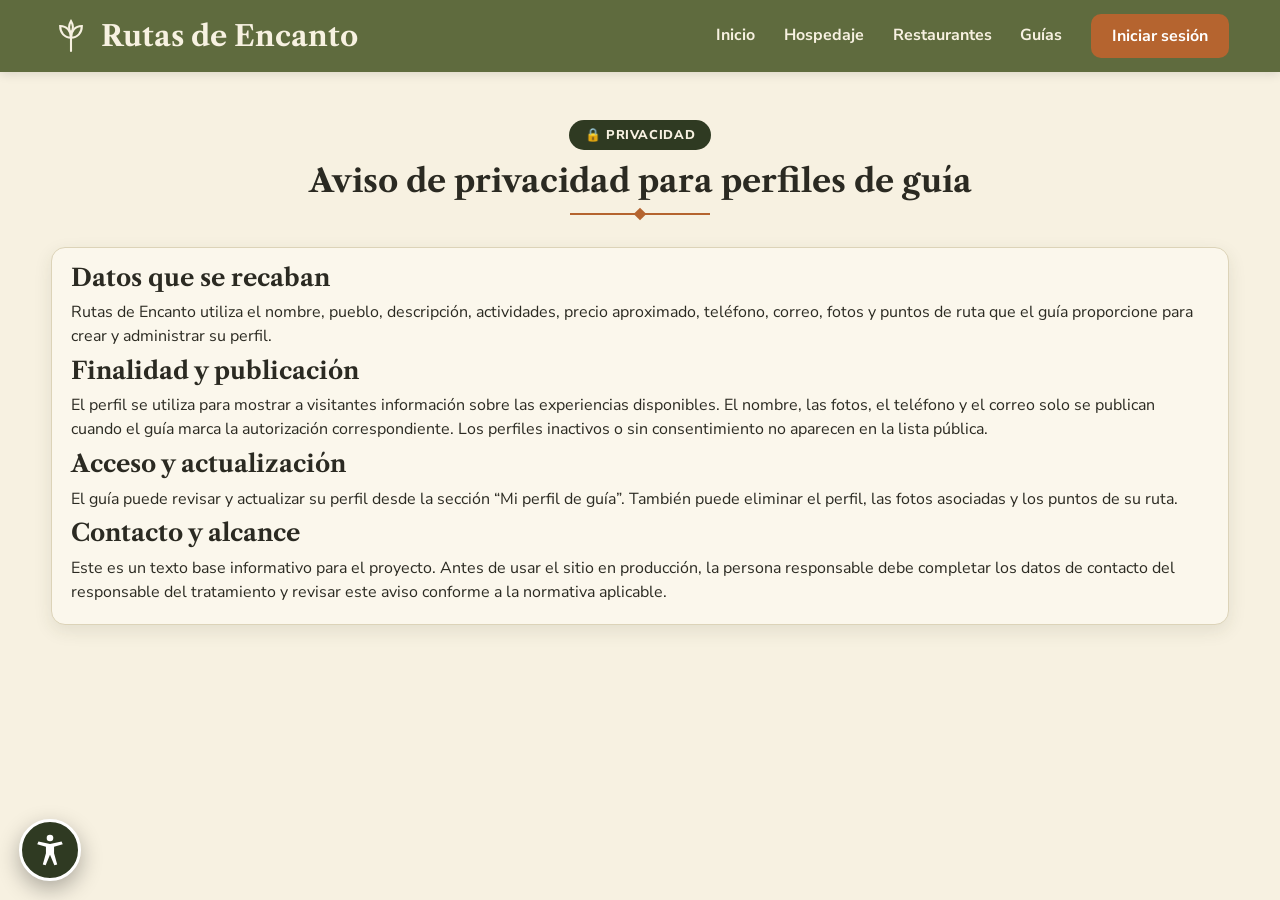
==== aviso-privacidad.html @ 6dea5d47 "Agrega login, roles, reservas, guías y página de planificar" ====
<!DOCTYPE html>
<html lang="es">
<head>
  <meta charset="UTF-8">
  <meta name="viewport" content="width=device-width, initial-scale=1">
  <title>Aviso de privacidad | Rutas de Encanto</title>
  <link rel="preconnect" href="https://fonts.googleapis.com">
  <link href="https://fonts.googleapis.com/css2?family=Libre+Caslon+Text:wght@400;700&family=Nunito+Sans:wght@400;600;700;800&display=swap" rel="stylesheet">
  <link rel="stylesheet" href="css/styles.css">
  <link rel="stylesheet" href="css/accesibilidad.css">
</head>
<body>
  <header class="header">
    <div class="contenedor">
      <a href="index.html" class="logo">
        <svg viewBox="0 0 48 48" fill="none" stroke="currentColor" stroke-width="2.5" stroke-linecap="round" aria-hidden="true"><path d="M24 42V20"/><path d="M24 26c-8 0-13-6-13-14 8 0 13 6 13 14Z"/><path d="M24 26c8 0 13-6 13-14-8 0-13 6-13 14Z"/><path d="M24 20c-3-4-3-9 0-14 3 5 3 10 0 14Z"/></svg>
        Rutas de Encanto
      </a>
      <button class="menu-btn" aria-label="Abrir menú">
        <svg viewBox="0 0 24 24" fill="none" stroke="currentColor" stroke-width="2"><path d="M3 6h18M3 12h18M3 18h18"/></svg>
      </button>
      <nav class="nav">
        <a href="index.html">Inicio</a>
        <a href="hospedaje.html">Hospedaje</a>
        <a href="restaurantes.html">Restaurantes</a>
        <a href="guia.html">Guías</a>
        <a href="php/panel_guia.php" data-rol="guia,admin" hidden>Mi perfil de guía</a>
        <a id="btn-sesion" class="btn" href="php/login.php">Iniciar sesión</a>
      </nav>
    </div>
  </header>
  <main class="seccion">
    <div class="contenedor">
      <div class="titulo-seccion">
        <span class="pastilla">🔒 PRIVACIDAD</span>
        <h1>Aviso de privacidad para perfiles de guía</h1>
        <div class="adorno"></div>
      </div>
      <article class="card">
        <div class="card-cuerpo">
          <h2>Datos que se recaban</h2>
          <p>Rutas de Encanto utiliza el nombre, pueblo, descripción, actividades, precio aproximado, teléfono, correo, fotos y puntos de ruta que el guía proporcione para crear y administrar su perfil.</p>
          <h2>Finalidad y publicación</h2>
          <p>El perfil se utiliza para mostrar a visitantes información sobre las experiencias disponibles. El nombre, las fotos, el teléfono y el correo solo se publican cuando el guía marca la autorización correspondiente. Los perfiles inactivos o sin consentimiento no aparecen en la lista pública.</p>
          <h2>Acceso y actualización</h2>
          <p>El guía puede revisar y actualizar su perfil desde la sección “Mi perfil de guía”. También puede eliminar el perfil, las fotos asociadas y los puntos de su ruta.</p>
          <h2>Contacto y alcance</h2>
          <p>Este es un texto base informativo para el proyecto. Antes de usar el sitio en producción, la persona responsable debe completar los datos de contacto del responsable del tratamiento y revisar este aviso conforme a la normativa aplicable.</p>
        </div>
      </article>
    </div>
  </main>
  <script src="js/main.js"></script>
  <script src="js/accesibilidad.js"></script>
  <script src="js/sesion.js" data-base=""></script>
</body>
</html>
---- css/styles.css ----
/* =========================================================
   Rutas de encanto — Estilos generales
   Cambia los colores aquí y se actualiza todo el sitio
   ========================================================= */
:root {
  --crema: #F7F1E1;
  --crema-2: #FBF7EC;
  --verde: #2F3A22;
  --olivo: #5F6B3E;
  --olivo-claro: #8A9460;
  --terracota: #B5642F;
  --terracota-osc: #97501F;
  --beige: #E6DFB8;
  --texto: #2B2A22;
  --gris: #6B6656;
  --borde: #DCD3B8;
  --estrella: #C0662E;
  --sombra: 0 6px 18px rgba(47, 58, 34, .10);
  --radio: 14px;
}

* { box-sizing: border-box; margin: 0; padding: 0; }
html { scroll-behavior: smooth; }
body {
  font-family: 'Nunito Sans', system-ui, sans-serif;
  background: var(--crema);
  color: var(--texto);
  line-height: 1.5;
}
img { max-width: 100%; display: block; }
a { color: inherit; text-decoration: none; }
h1, h2, h3, .logo { font-family: 'Libre Caslon Text', Georgia, serif; line-height: 1.15; }
.contenedor { width: min(1200px, 92%); margin-inline: auto; }

/* ---------- Encabezado ---------- */
.header {
  background: var(--olivo);
  color: var(--crema);
  position: sticky; top: 0; z-index: 50;
  box-shadow: 0 2px 10px rgba(0,0,0,.12);
}
.header .contenedor {
  display: flex; align-items: center; justify-content: space-between;
  gap: 1rem; padding: .85rem 0;
}
.logo { display: flex; align-items: center; gap: .6rem; font-size: 1.8rem; font-weight: 700; }
.logo svg { width: 40px; height: 40px; color: var(--crema); }
.nav { display: flex; align-items: center; gap: 1.8rem; }
.nav a:not(.btn) { font-weight: 700; padding: .2rem 0; border-bottom: 2px solid transparent; transition: border-color .2s; }
.nav a:not(.btn):hover, .nav a.activo { border-color: var(--crema); }
.menu-btn { display: none; background: none; border: 0; color: inherit; cursor: pointer; }
.menu-btn svg { width: 30px; height: 30px; }

.btn {
  display: inline-flex; align-items: center; justify-content: center; gap: .45rem;
  background: var(--terracota); color: #fff; font-weight: 700; font-family: inherit; font-size: 1rem;
  padding: .65rem 1.3rem; border-radius: 10px; border: 0; cursor: pointer;
  transition: background .2s, transform .2s;
}
.btn:hover { background: var(--terracota-osc); }
.btn svg { width: 18px; height: 18px; }
.btn-bloque { width: 100%; }

/* ---------- Hero (portada) ---------- */
.hero {
  min-height: 430px; display: grid; place-items: center; text-align: center; color: #fff;
  padding: 4rem 1rem;
  /* Pon tu foto en img/hero.jpg */
  background: linear-gradient(rgba(28, 36, 18, .55), rgba(28, 36, 18, .60)),
              url('../img/hero.jpg') center / cover no-repeat var(--verde);
}
.hero h1 { font-size: clamp(2.2rem, 6vw, 4rem); text-shadow: 0 3px 12px rgba(0,0,0,.4); }
.hero p { font-size: clamp(1rem, 2.2vw, 1.3rem); font-weight: 700; margin: .8rem auto 1.8rem; max-width: 760px; }
.hero-chips { display: flex; flex-wrap: wrap; gap: .8rem; justify-content: center; }
.hero-chip {
  display: inline-flex; align-items: center; gap: .5rem; font-weight: 700;
  padding: .6rem 1.2rem; border: 1px solid rgba(255,255,255,.6); border-radius: 12px;
  background: rgba(47, 58, 34, .55); backdrop-filter: blur(3px);
}

/* ---------- Encabezado de páginas internas ---------- */
.cabecera-pagina {
  padding: 3.5rem 0 1.5rem;
  background:
    radial-gradient(circle at 10% 0%, rgba(138,148,96,.18), transparent 40%),
    radial-gradient(circle at 90% 100%, rgba(181,100,47,.12), transparent 40%);
}
.cabecera-pagina h1 { font-size: clamp(2rem, 4.5vw, 3rem); color: var(--verde); }
.cabecera-pagina p { font-weight: 600; font-size: 1.1rem; margin-top: .6rem; max-width: 720px; }
.pastilla {
  display: inline-flex; align-items: center; gap: .4rem; background: var(--verde); color: var(--crema);
  font-size: .8rem; font-weight: 800; letter-spacing: .05em; padding: .35rem 1rem; border-radius: 999px; margin-bottom: 1rem;
}

/* ---------- Títulos de sección ---------- */
.seccion { padding: 3rem 0; }
.titulo-seccion { text-align: center; margin-bottom: 2rem; }
.titulo-seccion h2 { font-size: clamp(1.8rem, 4vw, 2.5rem); color: var(--verde); }
.titulo-seccion p { color: var(--gris); font-weight: 600; margin-top: .4rem; }
.adorno { width: 140px; height: 2px; margin: .8rem auto 0; background: var(--terracota); position: relative; }
.adorno::after {
  content: ""; position: absolute; left: 50%; top: 50%; width: 9px; height: 9px;
  background: var(--terracota); transform: translate(-50%, -50%) rotate(45deg);
}
.titulo-lateral { display: flex; align-items: baseline; flex-wrap: wrap; gap: .4rem 1.2rem; margin-bottom: 1.5rem; }
.titulo-lateral h2 { font-size: clamp(1.7rem, 3.5vw, 2.3rem); color: var(--verde); }
.titulo-lateral p { font-weight: 700; color: var(--gris); }

/* ---------- Rejillas ---------- */
.rejilla { display: grid; gap: 1.5rem; grid-template-columns: repeat(auto-fill, minmax(300px, 1fr)); }
.rejilla-4 { grid-template-columns: repeat(auto-fill, minmax(240px, 1fr)); }

/* ---------- Tarjetas ---------- */
.card {
  background: var(--crema-2); border: 1px solid var(--borde); border-radius: var(--radio);
  overflow: hidden; box-shadow: var(--sombra); display: flex; flex-direction: column;
  transition: transform .2s, box-shadow .2s;
}
.card:hover { transform: translateY(-4px); box-shadow: 0 12px 26px rgba(47,58,34,.16); }
.card-cuerpo { padding: 1rem 1.2rem 1.3rem; display: flex; flex-direction: column; gap: .55rem; flex: 1; }
.card-cuerpo h3 { font-size: 1.35rem; color: var(--verde); }
.card-centro { text-align: center; align-items: center; }
.card-desc { color: var(--gris); font-size: .95rem; }
.ubicacion { display: flex; align-items: center; gap: .35rem; font-weight: 600; font-size: .95rem; }
.ubicacion svg { width: 17px; height: 17px; flex: none; color: var(--olivo); }

/* ---------- Espacio para FOTO ----------
   Si la foto no existe, se ve un recuadro punteado
   que te dice qué nombre de archivo poner. */
.foto { position: relative; aspect-ratio: 16 / 10; background: var(--beige); overflow: hidden; }
.foto img { width: 100%; height: 100%; object-fit: cover; }
.foto.sin-foto {
  display: grid; place-items: center; padding: 1rem;
  background: repeating-linear-gradient(45deg, #EEE7C9 0 12px, #E6DEBC 12px 24px);
  outline: 2px dashed var(--olivo-claro); outline-offset: -8px;
}
.foto.sin-foto::after {
  content: "📷 Agrega tu foto\A" attr(data-ruta);
  white-space: pre-wrap; text-align: center; font-size: .82rem; font-weight: 700; color: var(--olivo);
}
.avatar {
  width: 130px; height: 130px; border-radius: 50%; aspect-ratio: 1;
  border: 4px solid #fff; box-shadow: var(--sombra); margin: 1.3rem auto 0;
}
.avatar.sin-foto::after { content: "📷\A" attr(data-ruta); font-size: .7rem; }

.badge {
  position: absolute; top: .8rem; right: .8rem; z-index: 2;
  background: var(--terracota); color: #fff; font-weight: 800; font-size: .85rem;
  padding: .3rem .85rem; border-radius: 10px;
}
.badge.verde { background: var(--olivo); }

/* ---------- Etiquetas y chips ---------- */
.etiquetas { display: flex; flex-wrap: wrap; gap: .45rem; }
.etiqueta { background: var(--beige); font-size: .85rem; font-weight: 700; padding: .25rem .7rem; border-radius: 8px; }
.etiqueta.terracota { background: var(--terracota); color: #fff; }
.etiqueta.olivo { background: var(--olivo); color: #fff; }
.categoria {
  align-self: center; background: var(--terracota); color: #fff; font-size: .82rem; font-weight: 800;
  padding: .2rem 1rem; border-radius: 8px;
}

.filtros { display: flex; flex-wrap: wrap; align-items: center; gap: .7rem; margin: 1.8rem 0 2rem; }
.chip {
  font-family: inherit; font-size: 1rem; font-weight: 700; color: var(--texto);
  background: var(--crema-2); border: 1.5px solid var(--borde); border-radius: 10px;
  padding: .5rem 1.1rem; cursor: pointer; transition: all .2s;
}
.chip:hover { border-color: var(--olivo); }
.chip.activo { background: var(--olivo); border-color: var(--olivo); color: #fff; }
.contador { margin-left: auto; font-weight: 800; }

/* ---------- Estrellas y precio ---------- */
.estrellas { display: flex; align-items: center; gap: .4rem; font-weight: 700; font-size: .95rem; }
.estrellas span { color: var(--estrella); letter-spacing: 2px; font-size: 1.1rem; }
.card-pie { display: flex; align-items: center; justify-content: space-between; gap: .8rem; margin-top: auto; padding-top: .6rem; }
.precio { font-size: .9rem; white-space: nowrap; }
.precio strong { font-size: 1.5rem; }

/* ---------- Franja de servicios ---------- */
.servicios { background: var(--verde); padding: 2rem 0; }
.servicios-caja {
  background: var(--crema-2); border-radius: var(--radio);
  display: grid; grid-template-columns: repeat(3, 1fr);
}
.servicio { display: flex; gap: 1rem; padding: 1.5rem 1.8rem; transition: background .2s; }
.servicio:hover { background: #F2EBD6; }
.servicio + .servicio { border-left: 1px solid var(--borde); }
.servicio svg { width: 46px; height: 46px; flex: none; color: var(--terracota); }
.servicio h3 { font-size: 1.4rem; color: var(--verde); }
.servicio p { font-size: .95rem; }

/* ---------- Pie de página ---------- */
.footer { background: var(--olivo); color: var(--crema); padding: 1.2rem 0; font-weight: 700; }
.footer .contenedor { display: flex; flex-wrap: wrap; justify-content: space-between; gap: .8rem; }
.footer-links { display: flex; flex-wrap: wrap; gap: .4rem 1rem; font-size: .92rem; }
.footer-links a:hover { text-decoration: underline; }

.separador {
  text-align: center; color: var(--terracota); letter-spacing: .5rem; margin: 2.5rem 0 1rem; font-size: 1.1rem;
}

/* ---------- Responsivo (celular / tablet) ---------- */
@media (max-width: 900px) {
  .menu-btn { display: block; }
  .nav {
    position: absolute; top: 100%; left: 0; right: 0; background: var(--olivo);
    flex-direction: column; align-items: stretch; gap: 0; padding: .5rem 4% 1.2rem;
    display: none;
  }
  .nav.abierto { display: flex; }
  .nav a:not(.btn) { padding: .8rem 0; border-bottom: 1px solid rgba(255,255,255,.15); }
  .nav .btn { margin-top: .8rem; }
  .servicios-caja { grid-template-columns: 1fr; }
  .servicio + .servicio { border-left: 0; border-top: 1px solid var(--borde); }
  .contador { margin-left: 0; width: 100%; }
}
/* =========================================================
   PÁGINA DE INICIO NUEVA
   ========================================================= */

/* ---------- Slider de portada ---------- */
.slider {
  position: relative;
  height: min(88vh, 720px);
  min-height: 540px;
  overflow: hidden;
  background: linear-gradient(135deg, var(--verde), var(--olivo));
}
.slide {
  position: absolute; inset: 0;
  display: flex; align-items: center;
  color: #fff;
  opacity: 0; visibility: hidden;
  transition: opacity 1s, visibility 1s;
}
.slide.activo { opacity: 1; visibility: visible; z-index: 1; }
.slide-img {
  position: absolute; inset: 0;
  width: 100%; height: 100%; object-fit: cover;
  transform: scale(1.12);
  transition: transform 7s ease-out;
}
.slide.activo .slide-img { transform: scale(1); }
.slide::after {
  content: ""; position: absolute; inset: 0;
  background:
    linear-gradient(90deg, rgba(20,26,12,.80) 0%, rgba(20,26,12,.35) 60%, rgba(20,26,12,.10) 100%),
    linear-gradient(0deg, rgba(20,26,12,.55), transparent 45%);
}
.slide-texto { position: relative; z-index: 2; padding-bottom: 3rem; }
.slide-texto > * { opacity: 0; }
.slide.activo .slide-texto > * { animation: subir .8s ease both; }
.slide.activo .slide-texto > *:nth-child(2) { animation-delay: .15s; }
.slide.activo .slide-texto > *:nth-child(3) { animation-delay: .3s; }
.slide.activo .slide-texto > *:nth-child(4) { animation-delay: .45s; }
.slide-etiqueta {
  display: inline-block;
  background: var(--terracota);
  font-size: .8rem; font-weight: 800; letter-spacing: .08em; text-transform: uppercase;
  padding: .4rem 1rem; border-radius: 999px;
}
.slide-texto h1 {
  font-size: clamp(2.6rem, 7vw, 5rem);
  margin: 1rem 0 .8rem;
  text-shadow: 0 4px 18px rgba(0,0,0,.35);
}
.slide-texto p { font-size: clamp(1.05rem, 2.2vw, 1.35rem); font-weight: 600; max-width: 560px; }
.slide-botones { display: flex; flex-wrap: wrap; gap: .9rem; margin-top: 1.8rem; }
.slide-botones .btn { padding: .9rem 1.6rem; font-size: 1.05rem; }
.btn-claro {
  background: rgba(255,255,255,.12);
  border: 2px solid #fff;
  backdrop-filter: blur(4px);
}
.btn-claro:hover { background: #fff; color: var(--verde); }

.slider-flecha {
  position: absolute; top: 50%; z-index: 3; transform: translateY(-50%);
  width: 52px; height: 52px; border-radius: 50%;
  border: 1.5px solid rgba(255,255,255,.6);
  background: rgba(255,255,255,.12); color: #fff;
  font-size: 2rem; line-height: 1; cursor: pointer;
  backdrop-filter: blur(4px); transition: background .2s;
}
.slider-flecha:hover { background: var(--terracota); border-color: var(--terracota); }
.slider-flecha.izq { left: 1.2rem; }
.slider-flecha.der { right: 1.2rem; }
.slider-puntos {
  position: absolute; bottom: 85px; left: 50%; transform: translateX(-50%);
  z-index: 3; display: flex; gap: .6rem;
}
.slider-puntos button {
  width: 12px; height: 12px; border-radius: 999px; border: 0;
  background: rgba(255,255,255,.55); cursor: pointer; transition: all .3s;
}
.slider-puntos button.activo { width: 34px; background: var(--terracota); }

/* ---------- Buscador ---------- */
.buscador-wrap { position: relative; z-index: 5; margin-top: -60px; }
.buscador {
  background: var(--crema-2);
  border-radius: 18px;
  box-shadow: 0 18px 40px rgba(0,0,0,.18);
  padding: 1.3rem;
  display: grid;
  grid-template-columns: 1.5fr 1fr 1fr .8fr auto;
  gap: 1rem; align-items: end;
}
.buscador .btn { padding: .78rem 1.4rem; }
.campo { min-width: 0; }
.campo label {
  display: block; margin-bottom: .3rem;
  font-size: .78rem; font-weight: 800; letter-spacing: .05em; text-transform: uppercase;
  color: var(--gris);
}
.campo input, .campo select, .campo textarea {
  width: 100%; font: inherit; color: var(--texto);
  padding: .65rem .8rem;
  border: 1.5px solid var(--borde); border-radius: 10px; background: #fff;
}
.campo input:focus, .campo select:focus, .campo textarea:focus { outline: 2px solid var(--olivo); border-color: var(--olivo); }

/* ---------- ¿A dónde irás hoy? ---------- */
#explorar, #guias, #buscar { scroll-margin-top: 90px; }
.titulo-seccion .pastilla { margin-bottom: .8rem; }
.tabs-pueblos { display: flex; flex-wrap: wrap; justify-content: center; gap: .8rem; margin-bottom: 2.2rem; }
.tab-pueblo {
  font: inherit; font-size: 1.05rem; font-weight: 800; color: var(--verde);
  padding: .8rem 1.5rem; border-radius: 999px;
  border: 2px solid var(--borde); background: var(--crema-2);
  cursor: pointer; transition: all .2s;
}
.tab-pueblo:hover { border-color: var(--olivo); }
.tab-pueblo.activo { background: var(--verde); border-color: var(--verde); color: #fff; box-shadow: var(--sombra); }

.panel-pueblo.animar { animation: aparecer .5s ease; }
.panel-intro {
  display: grid; grid-template-columns: 1.15fr 1fr; gap: 2.2rem; align-items: center;
  margin-bottom: 2.2rem;
}
.panel-foto { border-radius: 22px; aspect-ratio: 16 / 11; box-shadow: 0 16px 34px rgba(47,58,34,.2); }
.panel-info h3 { font-size: clamp(1.9rem, 4vw, 2.7rem); color: var(--verde); margin: .3rem 0; }
.panel-info > p { margin-bottom: .8rem; }
.frase-pueblo { color: var(--terracota); font-weight: 800; font-style: italic; font-size: 1.15rem; }
.datos-pueblo { display: flex; flex-wrap: wrap; gap: .5rem; margin: 1rem 0; }
.datos-pueblo span { background: var(--beige); padding: .35rem .9rem; border-radius: 999px; font-weight: 700; font-size: .9rem; }
.imperdibles-titulo { font-weight: 800; color: var(--verde); }
.imperdibles { list-style: none; display: grid; gap: .35rem; }
.imperdibles li::before { content: "✓"; color: var(--olivo); font-weight: 900; margin-right: .5rem; }

.panel-tarjetas { display: grid; grid-template-columns: repeat(auto-fit, minmax(280px, 1fr)); gap: 1.5rem; }
.card-tipo { font-size: .78rem; font-weight: 800; letter-spacing: .06em; text-transform: uppercase; color: var(--terracota); }
.dos-botones { display: grid; grid-template-columns: 1fr 1fr; gap: .6rem; width: 100%; margin-top: auto; }
.btn-borde { background: transparent; color: var(--olivo); border: 2px solid var(--olivo); }
.btn-borde:hover { background: var(--olivo); color: #fff; }

/* ---------- Estrellas de calificación ---------- */
.calif-estrellas,
.estrellas .calif-estrellas {
  position: relative; display: inline-block;
  color: #D9CFB0; font-size: 1.15rem; letter-spacing: 2px; line-height: 1;
}
.calif-estrellas::before {
  content: "★★★★★";
  position: absolute; left: 0; top: 0;
  width: var(--p); overflow: hidden; white-space: nowrap;
  color: var(--estrella);
}

/* ---------- Guías ---------- */
.seccion-guias { background: linear-gradient(var(--crema), #EFE7CF); }
.guia-card .card-cuerpo { gap: .6rem; }
.guia-pueblo { font-weight: 700; color: var(--gris); }
.guia-calif { display: flex; align-items: center; gap: .4rem; font-size: 1rem; }
.guia-calif strong { font-size: 1.2rem; }
.guia-calif span:last-child { color: var(--gris); font-size: .9rem; }
.guia-datos { list-style: none; font-size: .92rem; font-weight: 600; display: grid; gap: .2rem; }
.guia-comentario {
  width: 100%; text-align: left;
  background: var(--crema); border-left: 3px solid var(--terracota);
  padding: .7rem .9rem; border-radius: 8px;
  font-style: italic; font-size: .92rem;
}
.guia-comentario span { display: block; font-style: normal; font-weight: 700; color: var(--gris); font-size: .82rem; margin-top: .3rem; }
.resaltar { animation: resaltar 1.6s ease; }

/* ---------- Ventana emergente ---------- */
.modal {
  position: fixed; inset: 0; z-index: 100;
  display: grid; place-items: center; padding: 1rem;
  background: rgba(20,26,12,.6); backdrop-filter: blur(4px);
}
.modal[hidden] { display: none; }
.modal-caja {
  position: relative;
  width: min(540px, 100%); max-height: 92vh; overflow: auto;
  background: var(--crema-2); border-radius: 20px;
  padding: 1.8rem; animation: aparecer .3s ease;
}
.modal-cerrar {
  position: absolute; top: .8rem; right: .8rem; z-index: 3;
  width: 38px; height: 38px; border-radius: 50%; border: 0;
  background: var(--beige); font-size: 1.4rem; cursor: pointer;
}
.modal-cerrar:hover { background: var(--terracota); color: #fff; }
.modal h3 { font-size: 1.6rem; color: var(--verde); margin-bottom: .3rem; }
.modal-sub { color: var(--gris); font-weight: 700; margin-bottom: 1.1rem; }
.modal-foto { border-radius: 14px; aspect-ratio: 16 / 8; margin-bottom: 1.1rem; }
.form-grid { display: grid; grid-template-columns: 1fr 1fr; gap: .9rem; }
.completo { grid-column: 1 / -1; }
.resumen { background: var(--beige); padding: .8rem 1rem; border-radius: 10px; font-weight: 700; }
.info-lista { list-style: none; display: grid; gap: .6rem; margin: .5rem 0 1.4rem; font-weight: 600; }
.centrado { text-align: center; }
.estrellas-input { display: flex; justify-content: center; gap: .3rem; margin: .5rem 0 .2rem; }
.estrella-btn {
  background: none; border: 0; cursor: pointer; line-height: 1;
  font-size: 2.6rem; color: #D9CFB0; transition: transform .15s, color .15s;
}
.estrella-btn:hover { transform: scale(1.2); }
.estrella-btn.on { color: var(--estrella); }
.estrellas-texto { text-align: center; font-weight: 800; color: var(--terracota); min-height: 1.5em; margin-bottom: 1rem; }
.exito-icono { font-size: 3.5rem; }
.exito p { margin: .6rem 0 1.4rem; }

/* ---------- Aviso flotante ---------- */
.toast {
  position: fixed; bottom: 1.5rem; left: 50%; z-index: 200;
  transform: translate(-50%, 200%);
  background: var(--verde); color: #fff; font-weight: 700;
  padding: .9rem 1.5rem; border-radius: 12px;
  box-shadow: 0 10px 30px rgba(0,0,0,.25);
  transition: transform .35s ease;
}
.toast.visible { transform: translate(-50%, 0); }

/* ---------- Animaciones ---------- */
@keyframes subir    { from { opacity: 0; transform: translateY(24px); } to { opacity: 1; transform: none; } }
@keyframes aparecer { from { opacity: 0; transform: translateY(16px); } to { opacity: 1; transform: none; } }
@keyframes resaltar { 0%, 100% { box-shadow: var(--sombra); } 30% { box-shadow: 0 0 0 5px var(--terracota); } }

/* ---------- Pantallas grandes / celular ---------- */
@media (min-width: 901px) {
  .slide-texto { padding-left: 4.5rem; padding-right: 4.5rem; }
}
@media (max-width: 900px) {
  .buscador { grid-template-columns: 1fr 1fr; }
  .buscador .campo:first-child, .buscador .btn { grid-column: 1 / -1; }
  .panel-intro { grid-template-columns: 1fr; }
  .slider-flecha { display: none; }
}
@media (max-width: 520px) {
  .form-grid { grid-template-columns: 1fr; }
  .slide-botones .btn { width: 100%; }
}

.aviso-contacto {
  display: flex; flex-direction: column; align-items: center; gap: .9rem;
  padding: 1rem; text-align: center;
  background: var(--crema); border: 1px solid var(--borde); border-radius: var(--radio);
}
.aviso-contacto__acciones { display: flex; justify-content: center; gap: .8rem; }
.aviso-contacto__acciones .btn-secundario {
  display: inline-flex; align-items: center; justify-content: center;
  padding: .65rem 1.3rem; border: 2px solid var(--olivo); border-radius: 10px;
  background: transparent; color: var(--olivo); font: 700 1rem 'Nunito Sans', system-ui, sans-serif;
  cursor: pointer; transition: background .2s, color .2s;
}
.aviso-contacto__acciones .btn-secundario:hover { background: var(--olivo); color: #fff; }
@media (max-width: 480px) {
  .aviso-contacto__acciones { width: 100%; flex-direction: column; }
  .aviso-contacto__acciones a { width: 100%; }
}
---- css/accesibilidad.css ----
/* =========================================================
   Rutas de encanto — Accesibilidad e inclusión
   ========================================================= */

/* Foco visible para todos (navegación con teclado) */
:focus-visible { outline: 3px solid var(--terracota); outline-offset: 2px; }
[tabindex="-1"]:focus { outline: none; }

/* Saltar al contenido */
.a11y-saltar {
  position: absolute; left: 1rem; top: -100px; z-index: 1000;
  background: var(--verde); color: #fff; font-weight: 800;
  padding: .8rem 1.2rem; border-radius: 10px;
}
.a11y-saltar:focus { top: 1rem; }
.a11y-oculto {
  position: absolute; width: 1px; height: 1px; overflow: hidden;
  clip: rect(0 0 0 0); white-space: nowrap;
}

/* ---------- Botón flotante ---------- */
.a11y-boton {
  position: fixed; left: 1.2rem; bottom: 1.2rem; z-index: 300;
  width: 62px; height: 62px; border-radius: 50%;
  border: 3px solid #fff; background: var(--verde); color: #fff;
  display: grid; place-items: center; cursor: pointer;
  box-shadow: 0 8px 22px rgba(0,0,0,.3);
  transition: transform .2s;
}
.a11y-boton:hover { transform: scale(1.08); }
.a11y-boton svg { width: 36px; height: 36px; }

/* ---------- Panel ---------- */
.a11y-panel {
  position: fixed; left: 1.2rem; bottom: 5.8rem; z-index: 300;
  width: min(360px, calc(100vw - 2.4rem));
  max-height: calc(100vh - 7.5rem); overflow: auto;
  background: var(--crema-2); border: 2px solid var(--verde); border-radius: 18px;
  box-shadow: 0 18px 40px rgba(0,0,0,.25);
  padding: 1.1rem;
}
.a11y-panel[hidden] { display: none; }
.a11y-cabeza { display: flex; justify-content: space-between; align-items: center; margin-bottom: .8rem; }
.a11y-cabeza h2 { font-size: 1.3rem; color: var(--verde); }
.a11y-cerrar {
  width: 38px; height: 38px; border-radius: 50%; border: 0;
  background: var(--beige); font-size: 1.3rem; cursor: pointer;
}
.a11y-texto {
  display: flex; justify-content: space-between; align-items: center; gap: .5rem;
  background: var(--beige); border-radius: 12px; padding: .6rem .8rem; font-weight: 800;
}
.a11y-texto div { display: flex; align-items: center; gap: .4rem; }
.a11y-texto button {
  width: 44px; height: 40px; border-radius: 10px; cursor: pointer;
  border: 2px solid var(--verde); background: #fff; color: var(--verde); font-weight: 800;
}
.a11y-texto output { min-width: 3.2rem; text-align: center; }
.a11y-panel fieldset { border: 0; margin-top: .8rem; }
.a11y-panel legend { font-weight: 800; color: var(--verde); margin-bottom: .4rem; }
.a11y-opciones { display: grid; grid-template-columns: 1fr 1fr; gap: .5rem; }
.a11y-op {
  display: flex; flex-direction: column; align-items: center; gap: .25rem;
  font: inherit; font-size: .85rem; font-weight: 700; text-align: center;
  padding: .7rem .4rem; border-radius: 12px; cursor: pointer;
  border: 2px solid var(--borde); background: #fff; color: var(--texto);
}
.a11y-op span { font-size: 1.4rem; }
.a11y-op:hover { border-color: var(--olivo); }
.a11y-op[aria-pressed="true"] { background: var(--verde); border-color: var(--verde); color: #fff; }
.a11y-reset {
  width: 100%; margin-top: 1rem; padding: .7rem; cursor: pointer;
  font: inherit; font-weight: 800; color: var(--terracota);
  border: 2px dashed var(--terracota); border-radius: 12px; background: transparent;
}

/* ---------- Botón "Escuchar" en cada tarjeta ---------- */
.a11y-escuchar {
  align-self: flex-start; margin-bottom: .3rem; cursor: pointer;
  font: inherit; font-size: .85rem; font-weight: 800;
  padding: .35rem .85rem; border-radius: 999px;
  border: 2px solid var(--olivo); background: #fff; color: var(--olivo);
}
.card-centro .a11y-escuchar { align-self: center; }
.cabecera-pagina .a11y-escuchar { margin-bottom: 1rem; }
.a11y-escuchar.sonando { background: var(--terracota); border-color: var(--terracota); color: #fff; }

/* ---------- Video LSM ---------- */
.a11y-video { aspect-ratio: 16 / 9; border-radius: 14px; margin-bottom: 1rem; background: #000; }
.a11y-video video { width: 100%; height: 100%; }
.a11y-transcripcion summary { cursor: pointer; font-weight: 800; color: var(--verde); }
.a11y-transcripcion p { margin-top: .5rem; line-height: 1.7; }

/* =================== MODOS =================== */

/* 👁️ Alto contraste */
html.a11y-contraste body,
html.a11y-contraste body * {
  background-color: #000 !important; background-image: none !important;
  color: #fff !important; border-color: #fff !important;
  box-shadow: none !important; text-shadow: none !important;
}
html.a11y-contraste a, html.a11y-contraste button,
html.a11y-contraste a *, html.a11y-contraste button * { color: #FFE500 !important; }
html.a11y-contraste .btn, html.a11y-contraste .chip.activo,
html.a11y-contraste .a11y-op[aria-pressed="true"] { background-color: #FFE500 !important; color: #000 !important; }
html.a11y-contraste .btn *, html.a11y-contraste .a11y-op[aria-pressed="true"] * { color: #000 !important; }
html.a11y-contraste .qr-caja { background-color: #fff !important; }
html.a11y-contraste .a11y-op[aria-pressed="true"] span { background-color: transparent !important; }
html.a11y-contraste .toast { border: 2px solid #FFE500; }

/* 👁️ Cursor grande */
html.a11y-cursor, html.a11y-cursor * {
  cursor: url("data:image/svg+xml;utf8,<svg xmlns='http://www.w3.org/2000/svg' width='48' height='48' viewBox='0 0 24 24'><path d='M4 2l16 10-7 1.5L16.5 21l-3 1.3-3.4-7.6L4 19z' fill='black' stroke='white' stroke-width='1.3'/></svg>") 4 2, auto !important;
}

/* 👁️ Resaltar enlaces y botones */
html.a11y-enlaces a { text-decoration: underline !important; text-underline-offset: 4px; text-decoration-thickness: 2px !important; }
html.a11y-enlaces a, html.a11y-enlaces button { outline: 2px dashed var(--terracota); outline-offset: 2px; }

/* 👂 Avisos visuales: destello amarillo en el borde de la pantalla */
html::after {
  content: ""; position: fixed; inset: 0; z-index: 400; pointer-events: none;
  border: 10px solid #FFE500; opacity: 0;
}
html.a11y-destello::after { animation: a11y-destello .6s ease 3; }
@keyframes a11y-destello { 0%, 100% { opacity: 0; } 50% { opacity: 1; } }

/* 🖐️ Botones grandes (fáciles de tocar) */
html.a11y-botones .btn, html.a11y-botones .chip,
html.a11y-botones .nav a, html.a11y-botones .a11y-escuchar {
  min-height: 56px; min-width: 56px; padding: .9rem 1.4rem; font-size: 1.1rem;
}
html.a11y-botones .card-pie { flex-wrap: wrap; }
html.a11y-botones .filtros { gap: 1rem; }

/* 🖐️ Resaltar el elemento seleccionado con el teclado */
html.a11y-foco *:focus-visible {
  outline: 4px solid var(--terracota) !important; outline-offset: 4px !important;
  box-shadow: 0 0 0 9px #FFE500 !important;
}

/* 🧠 Lectura fácil: letra clara y más espacio */
html.a11y-lectura body * {
  font-family: Verdana, Tahoma, 'Nunito Sans', sans-serif !important;
  letter-spacing: .03em !important; word-spacing: .12em !important;
}
html.a11y-lectura p, html.a11y-lectura li { line-height: 1.9 !important; }
html.a11y-lectura em, html.a11y-lectura i, html.a11y-lectura blockquote { font-style: normal !important; }

/* 🧠 Guía de lectura (franja que sigue al mouse) */
.a11y-banda {
  display: none; position: fixed; left: 0; right: 0; height: 48px;
  z-index: 250; pointer-events: none;
  background: rgba(255, 229, 0, .18);
  border-top: 3px solid var(--terracota); border-bottom: 3px solid var(--terracota);
}
html.a11y-regla .a11y-banda { display: block; }

/* 🧠 Detener animaciones (también si el sistema lo pide) */
html.a11y-pausa *, html.a11y-pausa *::before, html.a11y-pausa *::after {
  animation: none !important; transition: none !important; scroll-behavior: auto !important;
}
@media (prefers-reduced-motion: reduce) {
  *, *::before, *::after { animation-duration: .01ms !important; transition-duration: .01ms !important; }
}

/* =========================================================
   RESERVACIÓN CON CÓDIGO QR (IoT)
   ========================================================= */
.qr-caja {
  display: inline-block; margin: .4rem auto .6rem; line-height: 0;
  background: #fff; border: 3px solid var(--verde); border-radius: 16px; overflow: hidden;
}
.qr-caja canvas { width: 240px; height: 240px; image-rendering: pixelated; }
.qr-folio { font-size: 1.1rem; letter-spacing: .05em; }
.dos-botones > :only-child { grid-column: 1 / -1; }

/* Página de verificación para propietarios */
.verif-grid { display: grid; grid-template-columns: 1fr 1fr; gap: 1.5rem; align-items: start; }
.verif-grid .card:hover { transform: none; }
.verif-h2 { font-size: 1.4rem; color: var(--verde); }
.verif-lector { border-radius: 14px; overflow: hidden; background: var(--beige); }
.verif-lector:empty { aspect-ratio: 4 / 3; display: grid; place-items: center; }
.verif-lector:empty::before { content: "📷 Aquí aparecerá la cámara"; font-weight: 700; color: var(--olivo); }
.verif-lector video { width: 100% !important; display: block; }
.verif-pasos { padding-left: 1.3rem; display: grid; gap: .3rem; font-weight: 600; font-size: .95rem; margin-top: .4rem; }
#archivo-qr:focus-visible + label { outline: 3px solid var(--terracota); outline-offset: 3px; }
.verif-resultado { border-width: 3px; min-height: 300px; }
.verif-resultado.ok { border-color: #3C8D2F; }
.verif-resultado.aviso { border-color: #D99A00; }
.verif-resultado.error { border-color: #B3261E; }
.verif-titulo { display: flex; gap: .9rem; align-items: flex-start; }
.verif-titulo > span { font-size: 2.6rem; line-height: 1; }
.verif-titulo h2 { font-size: 1.5rem; color: var(--verde); }
.verif-vacio { font-size: 3.5rem; }
.verif-necesidad { background: var(--beige); padding: .5rem .7rem; border-radius: 8px; }

@media (max-width: 900px) {
  .verif-grid { grid-template-columns: 1fr; }
}

/* Al imprimir el QR solo sale la ventana de la reservación */
@media print {
  body > *:not(#modal) { display: none !important; }
  #modal { position: static; background: none; backdrop-filter: none; }
  .modal-caja { max-height: none; box-shadow: none; }
  .modal-cerrar, .modal .dos-botones { display: none !important; }
}

/* =========================================================
   PÁGINA PRINCIPAL: sección "Turismo para todos"
   ========================================================= */
.seccion-inclusion { background: var(--verde); color: var(--crema); }
.seccion-inclusion .titulo-seccion h2 { color: var(--crema); }
.seccion-inclusion .titulo-seccion p { color: #DCD6B8; }
.seccion-inclusion .pastilla { background: var(--terracota); color: #fff; }
.seccion-inclusion .adorno, .seccion-inclusion .adorno::after { background: #E6DFB8; }
.inclusion-grid { display: grid; gap: 1.3rem; grid-template-columns: repeat(auto-fit, minmax(250px, 1fr)); }
.inclusion-card {
  background: var(--crema-2); color: var(--texto);
  border-radius: 18px; padding: 1.4rem;
  display: flex; flex-direction: column; gap: .7rem;
  box-shadow: 0 10px 26px rgba(0,0,0,.18);
}
.inclusion-icono {
  width: 62px; height: 62px; border-radius: 50%;
  display: grid; place-items: center; font-size: 1.9rem;
  background: var(--beige);
}
.inclusion-card h3 { font-size: 1.35rem; color: var(--verde); }
.inclusion-card p { font-size: .95rem; color: var(--gris); }
.inclusion-botones { display: grid; gap: .5rem; margin-top: auto; }
.inclusion-botones button {
  font: inherit; font-weight: 800; font-size: .92rem; cursor: pointer;
  display: flex; align-items: center; gap: .5rem;
  padding: .65rem .9rem; border-radius: 12px;
  border: 2px solid var(--olivo); background: #fff; color: var(--olivo);
  transition: all .2s;
}
.inclusion-botones button:hover { background: var(--beige); }
.inclusion-botones button[aria-pressed="true"] { background: var(--olivo); color: #fff; }
.inclusion-botones button[aria-pressed="true"]::after { content: "✓ Activo"; margin-left: auto; font-size: .8rem; }
.inclusion-pie { text-align: center; margin-top: 1.8rem; }
.inclusion-pie .btn { background: var(--crema); color: var(--verde); }
.inclusion-pie .btn:hover { background: #fff; }
.inclusion-pie p { margin-top: .7rem; font-size: .9rem; color: #DCD6B8; }
kbd {
  background: var(--crema); color: var(--verde); border-radius: 6px;
  padding: .1rem .45rem; font-family: inherit; font-weight: 800; font-size: .85em;
}

/* Ajustes de los modos para la página principal */
html.a11y-pausa .slide-texto > * { opacity: 1 !important; }
html.a11y-contraste .tab-pueblo.activo,
html.a11y-contraste .inclusion-botones button[aria-pressed="true"] { background-color: #FFE500 !important; color: #000 !important; }
html.a11y-contraste .inclusion-botones button[aria-pressed="true"] * { color: #000 !important; }
html.a11y-botones .tab-pueblo, html.a11y-botones .inclusion-botones button { min-height: 56px; font-size: 1.1rem; }
html.a11y-botones .slider-flecha { width: 64px; height: 64px; }
html.a11y-contraste .slider-puntos button { background-color: #fff !important; }
html.a11y-contraste .slider-puntos button.activo { background-color: #FFE500 !important; }
.slide-texto .a11y-escuchar, .titulo-seccion .a11y-escuchar { align-self: center; margin-bottom: .8rem; }
.titulo-seccion .a11y-escuchar { display: inline-block; }
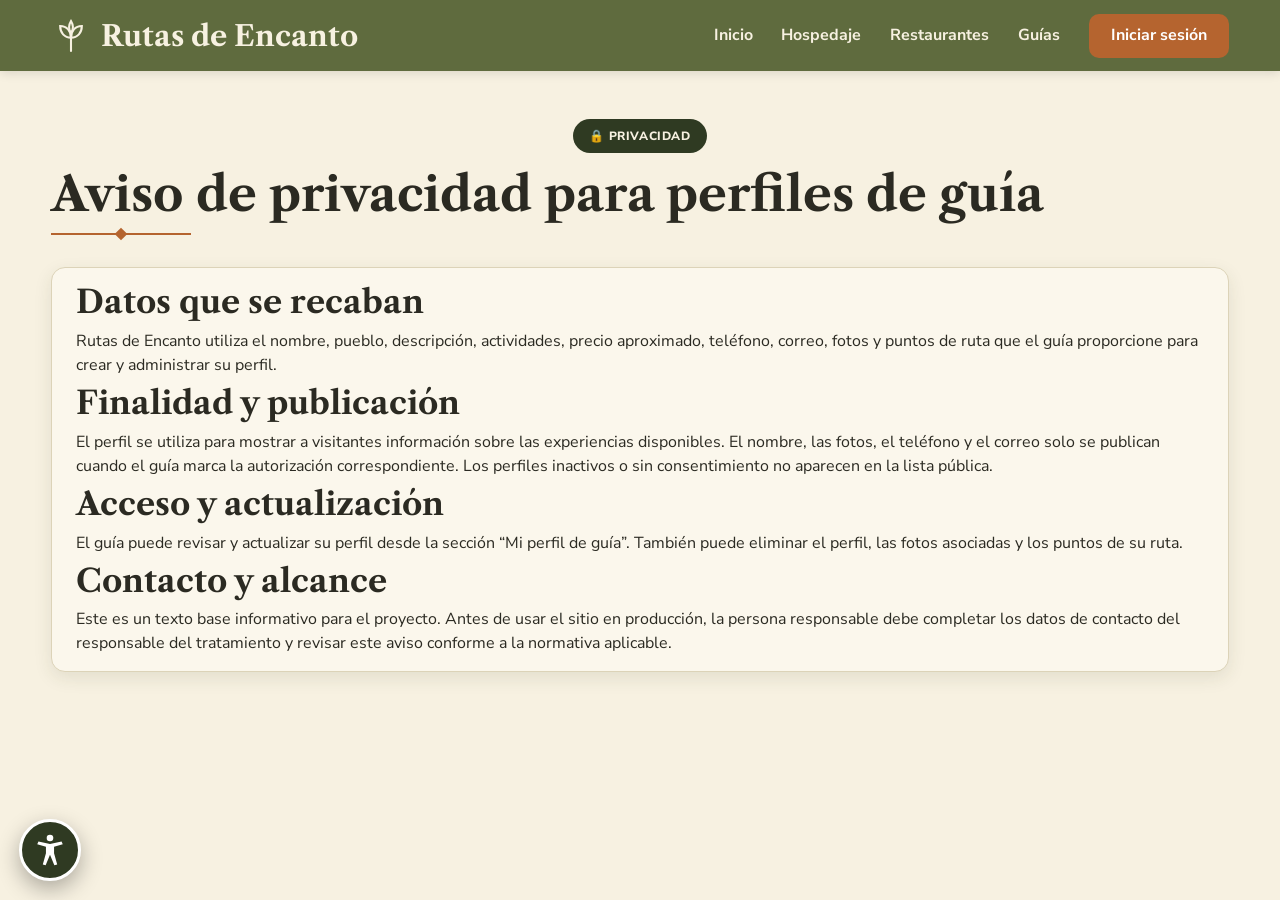
==== commit ecca50b3: "Unifica tipografía, botones, campos y tarjetas" ====
--- a/aviso-privacidad.html
+++ b/aviso-privacidad.html
@@ -31,7 +31,7 @@
   </header>
   <main class="seccion">
     <div class="contenedor">
-      <div class="titulo-seccion">
+      <div class="titulo-seccion titulo-pagina">
         <span class="pastilla">🔒 PRIVACIDAD</span>
         <h1>Aviso de privacidad para perfiles de guía</h1>
         <div class="adorno"></div>
--- a/css/styles.css
+++ b/css/styles.css
@@ -15,21 +15,53 @@
   --gris: #6B6656;
   --borde: #DCD3B8;
   --estrella: #C0662E;
-  --sombra: 0 6px 18px rgba(47, 58, 34, .10);
-  --radio: 14px;
+  --fuente-titulo: 'Libre Caslon Text', Georgia, serif;
+  --fuente-texto: 'Nunito Sans', system-ui, sans-serif;
+  --tam-h1: clamp(2rem, 4.5vw, 3rem);
+  --tam-h2: clamp(1.5rem, 3vw, 2rem);
+  --tam-h3: 1.25rem;
+  --tam-texto: 1rem;
+  --tam-texto-secundario: .875rem;
+  --tam-etiqueta: .75rem;
+  --interlineado-titulo: 1.15;
+  --espacio-1: .25rem;
+  --espacio-2: .5rem;
+  --espacio-3: .75rem;
+  --espacio-4: 1rem;
+  --espacio-5: 1.5rem;
+  --espacio-6: 2rem;
+  --espacio-7: 3rem;
+  --radio-control: 10px;
+  --radio-card: 14px;
+  --radio-grande: 20px;
+  --radio-pill: 999px;
+  --radio-circular: 50%;
+  --sombra-card: 0 6px 18px rgba(47, 58, 34, .10);
+  --sombra-elevada: 0 12px 26px rgba(47, 58, 34, .16);
+  --sombra-header: 0 2px 10px rgba(0, 0, 0, .12);
+  --sombra-imagen: 0 16px 34px rgba(47, 58, 34, .2);
+  --sombra: var(--sombra-card);
+  --radio: var(--radio-card);
+  --alto-control: 44px;
+  --padding-boton-y: .625rem;
+  --padding-boton-x: 1.25rem;
 }
 
 * { box-sizing: border-box; margin: 0; padding: 0; }
 html { scroll-behavior: smooth; }
 body {
-  font-family: 'Nunito Sans', system-ui, sans-serif;
+  font-family: var(--fuente-texto);
+  font-size: var(--tam-texto);
   background: var(--crema);
   color: var(--texto);
   line-height: 1.5;
 }
 img { max-width: 100%; display: block; }
 a { color: inherit; text-decoration: none; }
-h1, h2, h3, .logo { font-family: 'Libre Caslon Text', Georgia, serif; line-height: 1.15; }
+h1, h2, h3, .logo { font-family: var(--fuente-titulo); line-height: var(--interlineado-titulo); }
+h1 { font-size: var(--tam-h1); text-align: left; }
+h2 { font-size: var(--tam-h2); }
+h3 { font-size: var(--tam-h3); }
 .contenedor { width: min(1200px, 92%); margin-inline: auto; }
 
 /* ---------- Encabezado ---------- */
@@ -37,7 +69,7 @@
   background: var(--olivo);
   color: var(--crema);
   position: sticky; top: 0; z-index: 50;
-  box-shadow: 0 2px 10px rgba(0,0,0,.12);
+  box-shadow: var(--sombra-header);
 }
 .header .contenedor {
   display: flex; align-items: center; justify-content: space-between;
@@ -51,13 +83,22 @@
 .menu-btn { display: none; background: none; border: 0; color: inherit; cursor: pointer; }
 .menu-btn svg { width: 30px; height: 30px; }
 
-.btn {
-  display: inline-flex; align-items: center; justify-content: center; gap: .45rem;
-  background: var(--terracota); color: #fff; font-weight: 700; font-family: inherit; font-size: 1rem;
-  padding: .65rem 1.3rem; border-radius: 10px; border: 0; cursor: pointer;
-  transition: background .2s, transform .2s;
-}
-.btn:hover { background: var(--terracota-osc); }
+.btn, .btn-secundario, .btn-sm {
+  display: inline-flex; align-items: center; justify-content: center; gap: var(--espacio-2);
+  min-height: var(--alto-control); padding: var(--padding-boton-y) var(--padding-boton-x);
+  border: 2px solid transparent; border-radius: var(--radio-control);
+  font: 700 var(--tam-texto)/1.2 var(--fuente-texto); text-align: center;
+  cursor: pointer; transition: background .2s, color .2s, border-color .2s, transform .2s;
+}
+.btn, .btn-sm { background: var(--terracota); color: #fff; }
+.btn:hover, .btn-sm:hover { background: var(--terracota-osc); }
+.btn-secundario { background: transparent; color: var(--olivo); border-color: var(--olivo); }
+.btn-secundario:hover { background: var(--olivo); color: #fff; }
+.btn-secundario--claro { background: rgba(255,255,255,.12); color: #fff; border-color: #fff; backdrop-filter: blur(4px); }
+.btn-secundario--claro:hover { background: #fff; color: var(--verde); }
+.btn:focus-visible, .btn-secundario:focus-visible, .btn-sm:focus-visible {
+  outline: 3px solid var(--olivo); outline-offset: 2px;
+}
 .btn svg { width: 18px; height: 18px; }
 .btn-bloque { width: 100%; }
 
@@ -69,59 +110,62 @@
   background: linear-gradient(rgba(28, 36, 18, .55), rgba(28, 36, 18, .60)),
               url('../img/hero.jpg') center / cover no-repeat var(--verde);
 }
-.hero h1 { font-size: clamp(2.2rem, 6vw, 4rem); text-shadow: 0 3px 12px rgba(0,0,0,.4); }
-.hero p { font-size: clamp(1rem, 2.2vw, 1.3rem); font-weight: 700; margin: .8rem auto 1.8rem; max-width: 760px; }
+.hero h1 { text-shadow: 0 3px 12px rgba(0,0,0,.4); }
+.hero p { font-size: var(--tam-texto); font-weight: 700; margin: var(--espacio-3) auto var(--espacio-5); max-width: 760px; }
 .hero-chips { display: flex; flex-wrap: wrap; gap: .8rem; justify-content: center; }
 .hero-chip {
   display: inline-flex; align-items: center; gap: .5rem; font-weight: 700;
-  padding: .6rem 1.2rem; border: 1px solid rgba(255,255,255,.6); border-radius: 12px;
+  padding: var(--espacio-3) var(--espacio-4); border: 1px solid rgba(255,255,255,.6); border-radius: var(--radio-control);
   background: rgba(47, 58, 34, .55); backdrop-filter: blur(3px);
 }
 
 /* ---------- Encabezado de páginas internas ---------- */
 .cabecera-pagina {
-  padding: 3.5rem 0 1.5rem;
+  padding: var(--espacio-7) 0 var(--espacio-5);
   background:
     radial-gradient(circle at 10% 0%, rgba(138,148,96,.18), transparent 40%),
     radial-gradient(circle at 90% 100%, rgba(181,100,47,.12), transparent 40%);
 }
-.cabecera-pagina h1 { font-size: clamp(2rem, 4.5vw, 3rem); color: var(--verde); }
-.cabecera-pagina p { font-weight: 600; font-size: 1.1rem; margin-top: .6rem; max-width: 720px; }
+.cabecera-pagina h1 { color: var(--verde); }
+.cabecera-pagina p { font-weight: 600; font-size: var(--tam-texto); margin-top: var(--espacio-2); max-width: 720px; }
+.titulo-pagina { text-align: left; }
+.titulo-pagina .adorno { margin-left: 0; margin-right: auto; }
 .pastilla {
   display: inline-flex; align-items: center; gap: .4rem; background: var(--verde); color: var(--crema);
-  font-size: .8rem; font-weight: 800; letter-spacing: .05em; padding: .35rem 1rem; border-radius: 999px; margin-bottom: 1rem;
+  font-size: var(--tam-etiqueta); font-weight: 800; letter-spacing: .05em; padding: var(--espacio-2) var(--espacio-4); border-radius: var(--radio-pill); margin-bottom: var(--espacio-4);
 }
 
 /* ---------- Títulos de sección ---------- */
-.seccion { padding: 3rem 0; }
-.titulo-seccion { text-align: center; margin-bottom: 2rem; }
-.titulo-seccion h2 { font-size: clamp(1.8rem, 4vw, 2.5rem); color: var(--verde); }
-.titulo-seccion p { color: var(--gris); font-weight: 600; margin-top: .4rem; }
-.adorno { width: 140px; height: 2px; margin: .8rem auto 0; background: var(--terracota); position: relative; }
+.seccion { padding: var(--espacio-7) 0; }
+.seccion--compacta { padding-top: var(--espacio-4); }
+.titulo-seccion { text-align: center; margin-bottom: var(--espacio-6); }
+.titulo-seccion h2 { color: var(--verde); }
+.titulo-seccion p { color: var(--gris); font-weight: 600; margin-top: var(--espacio-2); }
+.adorno { width: 140px; height: 2px; margin: var(--espacio-3) auto 0; background: var(--terracota); position: relative; }
 .adorno::after {
   content: ""; position: absolute; left: 50%; top: 50%; width: 9px; height: 9px;
   background: var(--terracota); transform: translate(-50%, -50%) rotate(45deg);
 }
-.titulo-lateral { display: flex; align-items: baseline; flex-wrap: wrap; gap: .4rem 1.2rem; margin-bottom: 1.5rem; }
-.titulo-lateral h2 { font-size: clamp(1.7rem, 3.5vw, 2.3rem); color: var(--verde); }
+.titulo-lateral { display: flex; align-items: baseline; flex-wrap: wrap; gap: var(--espacio-2) var(--espacio-5); margin-bottom: var(--espacio-5); }
+.titulo-lateral h2 { color: var(--verde); }
 .titulo-lateral p { font-weight: 700; color: var(--gris); }
 
 /* ---------- Rejillas ---------- */
-.rejilla { display: grid; gap: 1.5rem; grid-template-columns: repeat(auto-fill, minmax(300px, 1fr)); }
+.rejilla { display: grid; gap: var(--espacio-5); grid-template-columns: repeat(auto-fill, minmax(min(300px, 100%), 1fr)); }
 .rejilla-4 { grid-template-columns: repeat(auto-fill, minmax(240px, 1fr)); }
 
 /* ---------- Tarjetas ---------- */
 .card {
-  background: var(--crema-2); border: 1px solid var(--borde); border-radius: var(--radio);
-  overflow: hidden; box-shadow: var(--sombra); display: flex; flex-direction: column;
+  background: var(--crema-2); border: 1px solid var(--borde); border-radius: var(--radio-card);
+  overflow: hidden; box-shadow: var(--sombra-card); display: flex; flex-direction: column;
   transition: transform .2s, box-shadow .2s;
 }
-.card:hover { transform: translateY(-4px); box-shadow: 0 12px 26px rgba(47,58,34,.16); }
-.card-cuerpo { padding: 1rem 1.2rem 1.3rem; display: flex; flex-direction: column; gap: .55rem; flex: 1; }
-.card-cuerpo h3 { font-size: 1.35rem; color: var(--verde); }
+.card:hover { transform: translateY(-4px); box-shadow: var(--sombra-elevada); }
+.card-cuerpo { padding: var(--espacio-4) var(--espacio-5); display: flex; flex-direction: column; gap: var(--espacio-2); flex: 1; }
+.card-cuerpo h3 { color: var(--verde); }
 .card-centro { text-align: center; align-items: center; }
-.card-desc { color: var(--gris); font-size: .95rem; }
-.ubicacion { display: flex; align-items: center; gap: .35rem; font-weight: 600; font-size: .95rem; }
+.card-desc { color: var(--gris); font-size: var(--tam-texto-secundario); }
+.ubicacion { display: flex; align-items: center; gap: var(--espacio-1); font-weight: 600; font-size: var(--tam-texto-secundario); }
 .ubicacion svg { width: 17px; height: 17px; flex: none; color: var(--olivo); }
 
 /* ---------- Espacio para FOTO ----------
@@ -130,71 +174,72 @@
 .foto { position: relative; aspect-ratio: 16 / 10; background: var(--beige); overflow: hidden; }
 .foto img { width: 100%; height: 100%; object-fit: cover; }
 .foto.sin-foto {
-  display: grid; place-items: center; padding: 1rem;
+  display: grid; place-items: center; padding: var(--espacio-4);
   background: repeating-linear-gradient(45deg, #EEE7C9 0 12px, #E6DEBC 12px 24px);
   outline: 2px dashed var(--olivo-claro); outline-offset: -8px;
 }
 .foto.sin-foto::after {
   content: "📷 Agrega tu foto\A" attr(data-ruta);
-  white-space: pre-wrap; text-align: center; font-size: .82rem; font-weight: 700; color: var(--olivo);
+  white-space: pre-wrap; text-align: center; font-size: var(--tam-etiqueta); font-weight: 700; color: var(--olivo);
 }
 .avatar {
-  width: 130px; height: 130px; border-radius: 50%; aspect-ratio: 1;
+  width: 130px; height: 130px; border-radius: var(--radio-circular); aspect-ratio: 1;
   border: 4px solid #fff; box-shadow: var(--sombra); margin: 1.3rem auto 0;
 }
-.avatar.sin-foto::after { content: "📷\A" attr(data-ruta); font-size: .7rem; }
+.avatar.sin-foto::after { content: "📷\A" attr(data-ruta); font-size: var(--tam-etiqueta); }
 
 .badge {
   position: absolute; top: .8rem; right: .8rem; z-index: 2;
-  background: var(--terracota); color: #fff; font-weight: 800; font-size: .85rem;
-  padding: .3rem .85rem; border-radius: 10px;
+  background: var(--terracota); color: #fff; font-weight: 800; font-size: var(--tam-etiqueta);
+  padding: var(--espacio-1) var(--espacio-3); border-radius: var(--radio-control);
 }
 .badge.verde { background: var(--olivo); }
 
 /* ---------- Etiquetas y chips ---------- */
 .etiquetas { display: flex; flex-wrap: wrap; gap: .45rem; }
-.etiqueta { background: var(--beige); font-size: .85rem; font-weight: 700; padding: .25rem .7rem; border-radius: 8px; }
+.etiquetas-centradas { justify-content: center; }
+.etiqueta { display: inline-flex; align-items: center; gap: var(--espacio-2); background: var(--beige); font-size: var(--tam-etiqueta); font-weight: 700; padding: var(--espacio-1) var(--espacio-2); border-radius: var(--radio-control); }
 .etiqueta.terracota { background: var(--terracota); color: #fff; }
 .etiqueta.olivo { background: var(--olivo); color: #fff; }
 .categoria {
-  align-self: center; background: var(--terracota); color: #fff; font-size: .82rem; font-weight: 800;
-  padding: .2rem 1rem; border-radius: 8px;
-}
-
-.filtros { display: flex; flex-wrap: wrap; align-items: center; gap: .7rem; margin: 1.8rem 0 2rem; }
+  align-self: center; background: var(--terracota); color: #fff; font-size: var(--tam-etiqueta); font-weight: 800;
+  padding: var(--espacio-1) var(--espacio-4); border-radius: var(--radio-control);
+}
+
+.filtros { display: flex; flex-wrap: wrap; align-items: center; gap: var(--espacio-2); margin: var(--espacio-5) 0 var(--espacio-6); }
 .chip {
-  font-family: inherit; font-size: 1rem; font-weight: 700; color: var(--texto);
-  background: var(--crema-2); border: 1.5px solid var(--borde); border-radius: 10px;
-  padding: .5rem 1.1rem; cursor: pointer; transition: all .2s;
+  min-height: var(--alto-control); font: 700 var(--tam-texto)/1.2 var(--fuente-texto); color: var(--texto);
+  background: var(--crema-2); border: 1.5px solid var(--borde); border-radius: var(--radio-control);
+  padding: var(--padding-boton-y) var(--padding-boton-x); cursor: pointer; transition: all .2s;
 }
 .chip:hover { border-color: var(--olivo); }
 .chip.activo { background: var(--olivo); border-color: var(--olivo); color: #fff; }
 .contador { margin-left: auto; font-weight: 800; }
 
 /* ---------- Estrellas y precio ---------- */
-.estrellas { display: flex; align-items: center; gap: .4rem; font-weight: 700; font-size: .95rem; }
+.estrellas { display: flex; align-items: center; gap: var(--espacio-2); font-weight: 700; font-size: var(--tam-texto-secundario); }
 .estrellas span { color: var(--estrella); letter-spacing: 2px; font-size: 1.1rem; }
-.card-pie { display: flex; align-items: center; justify-content: space-between; gap: .8rem; margin-top: auto; padding-top: .6rem; }
-.precio { font-size: .9rem; white-space: nowrap; }
+.card-pie { display: flex; align-items: center; justify-content: space-between; gap: var(--espacio-3); margin-top: auto; padding-top: var(--espacio-2); }
+.precio { font-size: var(--tam-texto-secundario); white-space: nowrap; }
 .precio strong { font-size: 1.5rem; }
 
 /* ---------- Franja de servicios ---------- */
-.servicios { background: var(--verde); padding: 2rem 0; }
+.servicios { background: var(--verde); padding: var(--espacio-6) 0; }
 .servicios-caja {
-  background: var(--crema-2); border-radius: var(--radio);
+  background: var(--crema-2); border-radius: var(--radio-card);
   display: grid; grid-template-columns: repeat(3, 1fr);
 }
-.servicio { display: flex; gap: 1rem; padding: 1.5rem 1.8rem; transition: background .2s; }
+.servicio { display: flex; gap: var(--espacio-4); padding: var(--espacio-5); transition: background .2s; }
 .servicio:hover { background: #F2EBD6; }
 .servicio + .servicio { border-left: 1px solid var(--borde); }
 .servicio svg { width: 46px; height: 46px; flex: none; color: var(--terracota); }
-.servicio h3 { font-size: 1.4rem; color: var(--verde); }
-.servicio p { font-size: .95rem; }
+.servicio h3 { color: var(--verde); }
+.servicio p { font-size: var(--tam-texto-secundario); }
 
 /* ---------- Pie de página ---------- */
-.footer { background: var(--olivo); color: var(--crema); padding: 1.2rem 0; font-weight: 700; }
-.footer .contenedor { display: flex; flex-wrap: wrap; justify-content: space-between; gap: .8rem; }
-.footer-links { display: flex; flex-wrap: wrap; gap: .4rem 1rem; font-size: .92rem; }
+.footer { background: var(--olivo); color: var(--crema); padding: var(--espacio-4) 0; font-weight: 700; }
+.footer .contenedor { display: flex; flex-wrap: wrap; justify-content: space-between; gap: var(--espacio-3); }
+.footer-links { display: flex; flex-wrap: wrap; gap: var(--espacio-2) var(--espacio-4); font-size: var(--tam-texto-secundario); }
 .footer-links a:hover { text-decoration: underline; }
 
 .separador {
@@ -258,23 +303,15 @@
 .slide-etiqueta {
   display: inline-block;
   background: var(--terracota);
-  font-size: .8rem; font-weight: 800; letter-spacing: .08em; text-transform: uppercase;
-  padding: .4rem 1rem; border-radius: 999px;
+  font-size: var(--tam-etiqueta); font-weight: 800; letter-spacing: .08em; text-transform: uppercase;
+  padding: var(--espacio-2) var(--espacio-4); border-radius: var(--radio-pill);
 }
 .slide-texto h1 {
-  font-size: clamp(2.6rem, 7vw, 5rem);
-  margin: 1rem 0 .8rem;
+  margin: var(--espacio-4) 0 var(--espacio-3);
   text-shadow: 0 4px 18px rgba(0,0,0,.35);
 }
-.slide-texto p { font-size: clamp(1.05rem, 2.2vw, 1.35rem); font-weight: 600; max-width: 560px; }
-.slide-botones { display: flex; flex-wrap: wrap; gap: .9rem; margin-top: 1.8rem; }
-.slide-botones .btn { padding: .9rem 1.6rem; font-size: 1.05rem; }
-.btn-claro {
-  background: rgba(255,255,255,.12);
-  border: 2px solid #fff;
-  backdrop-filter: blur(4px);
-}
-.btn-claro:hover { background: #fff; color: var(--verde); }
+.slide-texto p { font-size: var(--tam-texto); font-weight: 600; max-width: 560px; }
+.slide-botones { display: flex; flex-wrap: wrap; gap: var(--espacio-3); margin-top: var(--espacio-5); }
 
 .slider-flecha {
   position: absolute; top: 50%; z-index: 3; transform: translateY(-50%);
@@ -292,7 +329,7 @@
   z-index: 3; display: flex; gap: .6rem;
 }
 .slider-puntos button {
-  width: 12px; height: 12px; border-radius: 999px; border: 0;
+  width: 12px; height: 12px; border-radius: var(--radio-pill); border: 0;
   background: rgba(255,255,255,.55); cursor: pointer; transition: all .3s;
 }
 .slider-puntos button.activo { width: 34px; background: var(--terracota); }
@@ -301,26 +338,42 @@
 .buscador-wrap { position: relative; z-index: 5; margin-top: -60px; }
 .buscador {
   background: var(--crema-2);
-  border-radius: 18px;
-  box-shadow: 0 18px 40px rgba(0,0,0,.18);
-  padding: 1.3rem;
+  border-radius: var(--radio-grande);
+  box-shadow: var(--sombra-elevada);
+  padding: var(--espacio-5);
   display: grid;
   grid-template-columns: 1.5fr 1fr 1fr .8fr auto;
-  gap: 1rem; align-items: end;
-}
-.buscador .btn { padding: .78rem 1.4rem; }
+  gap: var(--espacio-4); align-items: end;
+}
 .campo { min-width: 0; }
 .campo label {
-  display: block; margin-bottom: .3rem;
-  font-size: .78rem; font-weight: 800; letter-spacing: .05em; text-transform: uppercase;
+  display: block; margin-bottom: var(--espacio-1);
+  font-size: var(--tam-etiqueta); font-weight: 800; letter-spacing: .05em; text-transform: uppercase;
   color: var(--gris);
 }
-.campo input, .campo select, .campo textarea {
-  width: 100%; font: inherit; color: var(--texto);
-  padding: .65rem .8rem;
-  border: 1.5px solid var(--borde); border-radius: 10px; background: #fff;
-}
-.campo input:focus, .campo select:focus, .campo textarea:focus { outline: 2px solid var(--olivo); border-color: var(--olivo); }
+.campo input:not([type="checkbox"]):not([type="radio"]), .campo select, .campo textarea {
+  width: 100%; min-width: 0; min-height: var(--alto-control);
+  font: var(--tam-texto)/1.4 var(--fuente-texto); color: var(--texto);
+  padding: var(--padding-boton-y) .8rem;
+  border: 1.5px solid var(--borde); border-radius: var(--radio-control); background: #fff;
+}
+.campo input:not([type="checkbox"]):not([type="radio"]), .campo select { height: var(--alto-control); }
+.campo textarea { min-height: 7rem; resize: vertical; }
+.campo input[type="checkbox"], .campo input[type="radio"], input[type="checkbox"], input[type="radio"] {
+  width: 1.1rem; height: 1.1rem; padding: 0; accent-color: var(--terracota);
+  vertical-align: middle; flex: 0 0 auto;
+}
+.campo input:focus-visible, .campo select:focus-visible, .campo textarea:focus-visible,
+input[type="checkbox"]:focus-visible, input[type="radio"]:focus-visible {
+  outline: 2px solid var(--olivo); outline-offset: 2px; border-color: var(--olivo);
+}
+.campo fieldset { min-width: 0; }
+.campo legend { margin-bottom: var(--espacio-2); font-size: var(--tam-etiqueta); font-weight: 800; letter-spacing: .05em; text-transform: uppercase; color: var(--gris); }
+.campo input[type="file"] { height: auto; }
+fieldset > legend { margin-bottom: var(--espacio-2); font-size: var(--tam-etiqueta); font-weight: 800; letter-spacing: .05em; text-transform: uppercase; color: var(--gris); }
+.consentimiento-label { font-size: var(--tam-texto-secundario); }
+.dos-botones > * { min-width: 0; }
+.dos-botones .btn, .dos-botones .btn-secundario { width: 100%; }
 
 /* ---------- ¿A dónde irás hoy? ---------- */
 #explorar, #guias, #buscar { scroll-margin-top: 90px; }
@@ -328,7 +381,7 @@
 .tabs-pueblos { display: flex; flex-wrap: wrap; justify-content: center; gap: .8rem; margin-bottom: 2.2rem; }
 .tab-pueblo {
   font: inherit; font-size: 1.05rem; font-weight: 800; color: var(--verde);
-  padding: .8rem 1.5rem; border-radius: 999px;
+  padding: var(--espacio-3) var(--espacio-5); border-radius: var(--radio-pill);
   border: 2px solid var(--borde); background: var(--crema-2);
   cursor: pointer; transition: all .2s;
 }
@@ -340,21 +393,19 @@
   display: grid; grid-template-columns: 1.15fr 1fr; gap: 2.2rem; align-items: center;
   margin-bottom: 2.2rem;
 }
-.panel-foto { border-radius: 22px; aspect-ratio: 16 / 11; box-shadow: 0 16px 34px rgba(47,58,34,.2); }
-.panel-info h3 { font-size: clamp(1.9rem, 4vw, 2.7rem); color: var(--verde); margin: .3rem 0; }
+.panel-foto { border-radius: var(--radio-grande); aspect-ratio: 16 / 11; box-shadow: var(--sombra-imagen); }
+.panel-info h3 { color: var(--verde); margin: var(--espacio-1) 0; }
 .panel-info > p { margin-bottom: .8rem; }
 .frase-pueblo { color: var(--terracota); font-weight: 800; font-style: italic; font-size: 1.15rem; }
 .datos-pueblo { display: flex; flex-wrap: wrap; gap: .5rem; margin: 1rem 0; }
-.datos-pueblo span { background: var(--beige); padding: .35rem .9rem; border-radius: 999px; font-weight: 700; font-size: .9rem; }
+.datos-pueblo span { background: var(--beige); padding: var(--espacio-1) var(--espacio-3); border-radius: var(--radio-pill); font-weight: 700; font-size: var(--tam-texto-secundario); }
 .imperdibles-titulo { font-weight: 800; color: var(--verde); }
 .imperdibles { list-style: none; display: grid; gap: .35rem; }
 .imperdibles li::before { content: "✓"; color: var(--olivo); font-weight: 900; margin-right: .5rem; }
 
 .panel-tarjetas { display: grid; grid-template-columns: repeat(auto-fit, minmax(280px, 1fr)); gap: 1.5rem; }
-.card-tipo { font-size: .78rem; font-weight: 800; letter-spacing: .06em; text-transform: uppercase; color: var(--terracota); }
-.dos-botones { display: grid; grid-template-columns: 1fr 1fr; gap: .6rem; width: 100%; margin-top: auto; }
-.btn-borde { background: transparent; color: var(--olivo); border: 2px solid var(--olivo); }
-.btn-borde:hover { background: var(--olivo); color: #fff; }
+.card-tipo { font-size: var(--tam-etiqueta); font-weight: 800; letter-spacing: .06em; text-transform: uppercase; color: var(--terracota); }
+.dos-botones { display: grid; grid-template-columns: 1fr 1fr; gap: var(--espacio-2); width: 100%; margin-top: auto; }
 
 /* ---------- Estrellas de calificación ---------- */
 .calif-estrellas,
@@ -380,7 +431,7 @@
 .guia-comentario {
   width: 100%; text-align: left;
   background: var(--crema); border-left: 3px solid var(--terracota);
-  padding: .7rem .9rem; border-radius: 8px;
+  padding: var(--espacio-2) var(--espacio-3); border-radius: var(--radio-control);
   font-style: italic; font-size: .92rem;
 }
 .guia-comentario span { display: block; font-style: normal; font-weight: 700; color: var(--gris); font-size: .82rem; margin-top: .3rem; }
@@ -396,22 +447,22 @@
 .modal-caja {
   position: relative;
   width: min(540px, 100%); max-height: 92vh; overflow: auto;
-  background: var(--crema-2); border-radius: 20px;
-  padding: 1.8rem; animation: aparecer .3s ease;
+  background: var(--crema-2); border-radius: var(--radio-grande);
+  padding: var(--espacio-5); animation: aparecer .3s ease;
 }
 .modal-cerrar {
   position: absolute; top: .8rem; right: .8rem; z-index: 3;
-  width: 38px; height: 38px; border-radius: 50%; border: 0;
+  width: 38px; height: 38px; border-radius: var(--radio-circular); border: 0;
   background: var(--beige); font-size: 1.4rem; cursor: pointer;
 }
 .modal-cerrar:hover { background: var(--terracota); color: #fff; }
-.modal h3 { font-size: 1.6rem; color: var(--verde); margin-bottom: .3rem; }
-.modal-sub { color: var(--gris); font-weight: 700; margin-bottom: 1.1rem; }
-.modal-foto { border-radius: 14px; aspect-ratio: 16 / 8; margin-bottom: 1.1rem; }
-.form-grid { display: grid; grid-template-columns: 1fr 1fr; gap: .9rem; }
+.modal h3 { color: var(--verde); margin-bottom: var(--espacio-1); }
+.modal-sub { color: var(--gris); font-weight: 700; margin-bottom: var(--espacio-4); }
+.modal-foto { border-radius: var(--radio-card); aspect-ratio: 16 / 8; margin-bottom: var(--espacio-4); }
+.form-grid { display: grid; grid-template-columns: 1fr 1fr; gap: var(--espacio-3); }
 .completo { grid-column: 1 / -1; }
-.resumen { background: var(--beige); padding: .8rem 1rem; border-radius: 10px; font-weight: 700; }
-.info-lista { list-style: none; display: grid; gap: .6rem; margin: .5rem 0 1.4rem; font-weight: 600; }
+.resumen { background: var(--beige); padding: var(--espacio-3) var(--espacio-4); border-radius: var(--radio-control); font-weight: 700; }
+.info-lista { list-style: none; display: grid; gap: var(--espacio-2); margin: var(--espacio-2) 0 var(--espacio-5); font-weight: 600; }
 .centrado { text-align: center; }
 .estrellas-input { display: flex; justify-content: center; gap: .3rem; margin: .5rem 0 .2rem; }
 .estrella-btn {
@@ -426,11 +477,11 @@
 
 /* ---------- Aviso flotante ---------- */
 .toast {
-  position: fixed; bottom: 1.5rem; left: 50%; z-index: 200;
+  position: fixed; bottom: var(--espacio-5); left: 50%; z-index: 200;
   transform: translate(-50%, 200%);
   background: var(--verde); color: #fff; font-weight: 700;
-  padding: .9rem 1.5rem; border-radius: 12px;
-  box-shadow: 0 10px 30px rgba(0,0,0,.25);
+  padding: var(--espacio-3) var(--espacio-5); border-radius: var(--radio-control);
+  box-shadow: var(--sombra-elevada);
   transition: transform .35s ease;
 }
 .toast.visible { transform: translate(-50%, 0); }
@@ -452,23 +503,29 @@
 }
 @media (max-width: 520px) {
   .form-grid { grid-template-columns: 1fr; }
-  .slide-botones .btn { width: 100%; }
+  .slide-botones .btn, .slide-botones .btn-secundario { width: 100%; }
 }
 
 .aviso-contacto {
-  display: flex; flex-direction: column; align-items: center; gap: .9rem;
-  padding: 1rem; text-align: center;
-  background: var(--crema); border: 1px solid var(--borde); border-radius: var(--radio);
-}
-.aviso-contacto__acciones { display: flex; justify-content: center; gap: .8rem; }
-.aviso-contacto__acciones .btn-secundario {
-  display: inline-flex; align-items: center; justify-content: center;
-  padding: .65rem 1.3rem; border: 2px solid var(--olivo); border-radius: 10px;
-  background: transparent; color: var(--olivo); font: 700 1rem 'Nunito Sans', system-ui, sans-serif;
-  cursor: pointer; transition: background .2s, color .2s;
-}
-.aviso-contacto__acciones .btn-secundario:hover { background: var(--olivo); color: #fff; }
+  display: flex; flex-direction: column; align-items: center; gap: var(--espacio-3);
+  padding: var(--espacio-4); text-align: center;
+  background: var(--crema); border: 1px solid var(--borde); border-radius: var(--radio-card);
+}
+.aviso-contacto__acciones { display: flex; justify-content: center; gap: var(--espacio-3); }
+.stack-card { margin-bottom: var(--espacio-5); }
+.stack-form { margin-top: var(--espacio-4); }
+.fieldset-reset { border: 0; }
+.consentimiento-label { display: flex; align-items: flex-start; gap: var(--espacio-2); }
+.mapa-ruta { height: 340px; border-radius: var(--radio-card); }
+.marcador-ruta-numero {
+  display: grid; place-items: center; width: 28px; height: 28px;
+  border: 2px solid #fff; border-radius: var(--radio-pill);
+  background: var(--terracota); color: #fff; font-weight: 800;
+}
+.card-accion-final { margin-top: auto; }
+.mt-4 { margin-top: var(--espacio-4); }
 @media (max-width: 480px) {
   .aviso-contacto__acciones { width: 100%; flex-direction: column; }
   .aviso-contacto__acciones a { width: 100%; }
-}
+  .dos-botones { grid-template-columns: 1fr; }
+}
